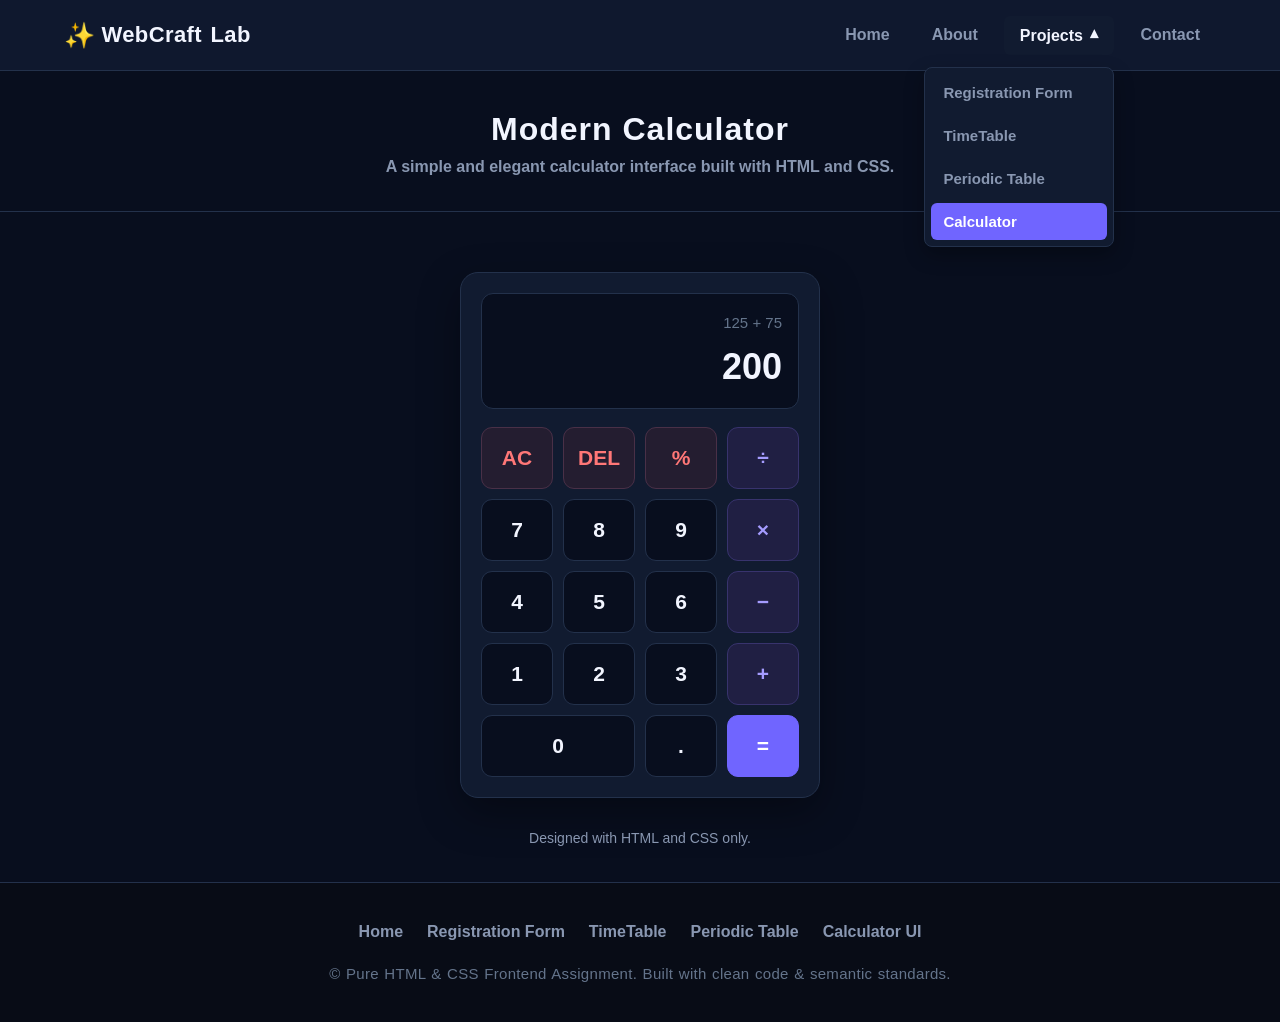
==== Projects/calculator.html @ a06bb5c2 "Calculator Project Complete" ====
<!doctype html>
<html lang="en">
  <head>
    <meta charset="UTF-8" />
    <meta name="viewport" content="width=device-width, initial-scale=1.0" />
    <title>Calculator | WebCraft Lab</title>
    <link rel="stylesheet" href="../Css/style.css" />
  </head>
  <body>
    <!-- Navbar -->
    <header class="header">
      <nav class="navbar container">
        <a href="../index.html" class="brand">
          <span class="brand-icon">&#10024;</span>
          <span>WebCraft Lab</span>
        </a>

        <!-- Navigation -->
        <div class="nav-links">
          <a href="../index.html" class="nav-link">Home</a>
          <a href="../about.html" class="nav-link">About</a>

          <!-- Custom Dropdown -->
          <div class="dropdown">
            <details open>
              <summary class="active">
                Projects
                <span class="dropdown-arrow">&#9662;</span>
              </summary>

              <div class="dropdown-menu">
                <a href="./form.html">Registration Form</a>
                <a href="./timetable.html">TimeTable</a>
                <a href="./periodic-table.html">Periodic Table</a>
                <a href="./calculator.html" class="active">Calculator</a>
              </div>
            </details>
          </div>

          <a href="../contact.html" class="nav-link">Contact</a>
        </div>
      </nav>
    </header>

    <!-- Main Section -->
    <main class="main-content calculator-page">
      <!-- Hero Section -->
      <section class="hero">
        <h1>Modern Calculator</h1>
        <p>A simple and elegant calculator interface built with HTML and CSS.</p>
      </section>

      <!-- Calculator -->
      <section class="calculator-container">
        <div class="calculator">
          <!-- Display -->
          <div class="calculator-display">
            <div class="previous-value">125 + 75</div>
            <div class="current-value">200</div>
          </div>

          <!-- Buttons -->
          <div class="calculator-buttons">
            <button class="btn function">AC</button>
            <button class="btn function">DEL</button>
            <button class="btn function">%</button>
            <button class="btn operator">÷</button>

            <button class="btn">7</button>
            <button class="btn">8</button>
            <button class="btn">9</button>
            <button class="btn operator">×</button>

            <button class="btn">4</button>
            <button class="btn">5</button>
            <button class="btn">6</button>
            <button class="btn operator">−</button>

            <button class="btn">1</button>
            <button class="btn">2</button>
            <button class="btn">3</button>
            <button class="btn operator">+</button>

            <button class="btn zero">0</button>
            <button class="btn">.</button>
            <button class="btn equals">=</button>
          </div>
        </div>

        <p class="calculator-note">Designed with HTML and CSS only.</p>
      </section>
    </main>

    <!-- Footer -->
    <footer class="footer">
      <div class="footer-content">
        <div class="footer-links">
          <a href="../index.html">Home</a>
          <a href="./form.html">Registration Form</a>
          <a href="./timetable.html">TimeTable</a>
          <a href="./periodic-table.html">Periodic Table</a>
          <a href="./calculator.html">Calculator UI</a>
        </div>

        <div class="footer-copyright">
          &copy; Pure HTML & CSS Frontend Assignment. Built with clean code & semantic standards.
        </div>
      </div>
    </footer>
  </body>
</html>
---- Css/style.css ----
* {
  margin: 0;
  padding: 0;
  box-sizing: border-box;
}

:root {
  --bg: #080e1e;
  --navbar: #0f182e;
  --footer: #080c16;
  --card: #111b30;
  --border: #23314b;
  --text: #f2f5ff;
  --muted: #8997b1;
  --dim: #64748b;
  --primary: #7065ff;
  --primary-hover: #5547dc;

  --space-xs: 6px;
  --space-sm: 10px;
  --space-md: 16px;
  --space-lg: 24px;
  --space-xl: 32px;

  --motion-slow: all 0.3s;
  --motion-standard: all 0.25s;
  --motion-fast: all 0.2s;
}

body {
  font-family:
    -apple-system, BlinkMacSystemFont, "Segoe UI", Roboto, "Helvetica Neue", Arial, sans-serif;
  min-height: 100vh;
  background: var(--bg);
  color: var(--text);
}

a {
  text-decoration: none;
  cursor: pointer;
}

.header {
  background: var(--navbar);
  border-bottom: 1px solid var(--border);
}

.navbar {
  width: 90%;
  max-width: 1200px;
  margin: auto;
  height: 70px;
  display: flex;
  align-items: center;
  justify-content: space-between;
}

.brand {
  display: flex;
  align-items: center;
  gap: var(--space-xs);
  color: var(--text);
  font-size: 22px;
  font-weight: 750;
  word-spacing: 2px;
  letter-spacing: 0.4px;
  line-height: 1.4;
  transition: var(--motion-fast) ease;
}

.brand:hover {
  color: var(--primary);
}

.brand-icon {
  color: var(--primary);
  font-size: 25px;
}

.nav-links {
  display: flex;
  align-items: center;
  gap: var(--space-sm);
}

.nav-link,
.dropdown summary {
  padding: var(--space-sm) var(--space-md);
  color: var(--muted);
  font-size: 16px;
  font-weight: 600;
  border-radius: var(--space-xs);
  transition: var(--motion-fast) ease;
}

.nav-link:hover,
.nav-link.active,
.dropdown summary:hover,
.dropdown summary.active {
  color: var(--text);
  background: var(--card);
}

.dropdown {
  position: relative;
}

.dropdown details {
  position: relative;
}

.dropdown summary {
  list-style: none;
}

.dropdown-arrow {
  font-size: 16px;
  margin-left: 3px;
  transition: var(--motion-slow) ease-in-out;
}

.dropdown details[open] .dropdown-arrow {
  transform: rotate(180deg);
  display: inline-block;
}

.dropdown-menu {
  position: absolute;
  top: calc(100% + 12px);
  right: 0;
  width: 190px;
  display: flex;
  flex-direction: column;
  justify-content: center;
  gap: var(--space-xs);
  padding: var(--space-xs);
  background: var(--card);
  border: 1px solid var(--border);
  border-radius: 8px;
  box-shadow: 0 8px 20px #0000004d;
  z-index: 10;
}

.dropdown-menu a {
  display: block;
  padding: var(--space-sm) 12px;
  border-radius: var(--space-xs);
  color: var(--muted);
  font-size: 15px;
  font-weight: 600;
  transition: var(--motion-standard) ease;
}

.dropdown-menu a:hover,
.dropdown-menu a.active {
  color: #fff;
  background: var(--primary);
}

.hero {
  display: flex;
  flex-direction: column;
  align-items: center;
  justify-content: center;
  margin: 15% 0;
  width: 100%;
}

.hero h1 {
  margin-bottom: 10px;
  font-size: 32px;
  font-weight: 800;
  letter-spacing: 0.3px;
  letter-spacing: 1px;
}

.hero p {
  color: var(--muted);
  font-size: 16px;
  font-weight: 600;
  max-width: 600px;
  text-align: center;
}

.footer {
  background: var(--footer);
  border-top: 1px solid var(--border);
  padding: 40px var(--space-xl);
}

.footer-content {
  display: flex;
  flex-direction: column;
  align-items: center;
  justify-content: center;
  gap: var(--space-lg);
}

.footer-links {
  display: flex;
  align-items: center;
  flex-wrap: wrap;
  gap: var(--space-lg);
}

.footer-links a {
  color: var(--muted);
  font-size: 16px;
  font-weight: 600;
  transition: var(--motion-standard) ease-in-out;
}

.footer-links a:hover {
  color: var(--primary);
}

.footer-copyright {
  color: var(--dim);
  font-size: 15px;
  font-weight: 500;
  letter-spacing: 0.3px;
  word-spacing: 1px;
}

/* For Periodic Table Project */

.periodic-page .hero {
  margin: 40px 0;
  padding-bottom: 40px;
  border-bottom: 1px solid var(--border);
}

.periodic-page .hero h1 {
  font-weight: 800;
}

.ptable-container {
  width: 80%;
  padding: 12px 8px var(--space-lg);
  margin: 0 auto 28px;
}

.periodic-table {
  width: 100%;
  /* min-width: 1100px; */
  table-layout: fixed;
  border-spacing: 5px;
  margin: 0 auto;
}

.periodic-table td,
.periodic-table th {
  padding: 4px 5px;
}

.element {
  position: relative;
  height: 85px;
  border: 1px solid var(--border);
  border-radius: var(--space-xs);
  background: var(--card);
  transition: var(--motion-fast) ease;
}

.element:hover {
  transform: scale(1.22);
  z-index: 50;
  box-shadow: 0 8px 20px #000000b3;
  border-color: #fff;
}

.element span {
  display: block;
}

.element .atomic-num {
  color: var(--muted);
  font-size: 11px;
  font-weight: 600;
  line-height: 1;
}

.element .symbol {
  color: #fff;
  text-align: center;
  font-size: 19px;
  font-weight: 800;
  line-height: 1.2;
  margin: 5px 0 3px;
}

.element .name {
  font-size: 10px;
  text-align: center;
  color: var(--text);
}

.element .weight {
  columns: var(--dim);
  text-align: center;
  font-size: 9px;
  line-height: 1;
  margin-top: 4px;
}

.series-placeholder {
  border-style: dashed;
}

.series-spacer td {
  height: 20px;
  border: 0;
  padding: 0;
}

.cat-alkali-metal {
  background: #ef444438;
  border-color: #ef4444;
}

.cat-alkali-earth {
  background: #f9731638;
  border-color: #f97316;
}

.cat-transition-metal {
  background: #eab30833;
  border-color: #eab308;
}

.cat-post-transition {
  background: #22c55e33;
  border-color: #22c55e;
}

.cat-metalloid {
  background: #14b8a638;
  border-color: #14b8a6;
}

.cat-reactive-nonmetal {
  background: #3b82f638;
  border-color: #3b82f6;
}

.cat-noble-gas {
  background: #a855f740;
  border-color: #a855f7;
}

.cat-lanthanide {
  background: #ec489938;
  border-color: #ec4899;
}

.cat-actinide {
  background: #8b5cf638;
  border-color: #8b5cf6;
}

.cat-unknown {
  background: #64748b33;
  border-color: #64748b;
}

.series-label {
  color: var(--text-muted);
  text-align: right;
  font-size: 0.75rem;
  white-space: nowrap;
  padding-right: 10px !important;
  background: transparent;
  border: 0;
}

.ptable-legend {
  width: 80%;
  display: grid;
  grid-template-columns: repeat(auto-fit, minmax(220px, 1fr));
  gap: var(--space-md);
  background: var(--card);
  border: 1px solid var(--border);
  border-radius: var(--space-sm);
  padding: var(--space-lg);
  margin: 0 auto var(--space-xl);
}

.pt-legend-item {
  display: flex;
  align-items: center;
  gap: var(--space-sm);
  font-size: 15px;
  color: var(--text-main);
}

.pt-legend-box {
  width: 18px;
  height: 18px;
  flex: 0 0 18px;
  border-radius: 4px;
  border: 1px solid var(--border);
}

.pt-legend-box.cat-alkali-metal {
  background: #ef444438;
  border-color: #ef4444;
}

.pt-legend-box.cat-alkali-earth {
  background: #f9731638;
  border-color: #f97316;
}

.pt-legend-box.cat-transition-metal {
  background: #eab30833;
  border-color: #eab308;
}

.pt-legend-box.cat-post-transition {
  background: #22c55e33;
  border-color: #22c55e;
}

.pt-legend-box.cat-metalloid {
  background: #14b8a638;
  border-color: #14b8a6;
}

.pt-legend-box.cat-reactive-nonmetal {
  background: #3b82f638;
  border-color: #3b82f6;
}

.pt-legend-box.cat-noble-gas {
  background: #a855f740;
  border-color: #a855f7;
}

.pt-legend-box.cat-lanthanide {
  background: #ec489938;
  border-color: #ec4899;
}

.pt-legend-box.cat-actinide {
  background: #8b5cf638;
  border-color: #8b5cf6;
}

.pt-legend-box.cat-unknown {
  background: #64748b33;
  border-color: #64748b;
}

/* For Time Table Project */

.timetable-page .hero {
  margin: 40px 0;
  padding: 0 20px 35px;
  border-bottom: 1px solid var(--border);
}

.timetable-container,
.timetable-legend {
  width: 90%;
  max-width: 1200px;
  margin: 0 auto var(--space-xl);
  padding: var(--space-lg);
  background: var(--card);
  border: 1px solid var(--border);
  border-radius: 12px;
}

.timetable-heading {
  display: flex;
  align-items: center;
  justify-content: space-between;
  gap: var(--space-md);
  margin-bottom: var(--space-lg);
}

.timetable-heading h2 {
  font-size: 21px;
  margin-bottom: var(--space-xs);
}

.timetable-heading p {
  color: var(--muted);
  font-size: 15px;
}

.semester-badge {
  background: #7065ff25;
  color: #a49cff;
  border: 1px solid var(--primary);
  padding: 8px 14px;
  border-radius: 20px;
  font-size: 15px;
  font-weight: 700;
}

.table-wrapper {
  width: 100%;
}

.timetable {
  width: 100%;
  min-width: 900px;
  border-collapse: separate;
  border-spacing: 5px;
  table-layout: fixed;
}

.timetable th,
.timetable td {
  padding: 14px var(--space-sm);
  text-align: center;
  border-radius: 8px;
}

.timetable thead th,
.timetable tbody th {
  background: #202d48;
  color: var(--text);
  font-size: 14px;
  font-weight: 700;
  border: 1px solid var(--border);
}

.timetable td {
  height: 85px;
}

.subject {
  border: 1px solid transparent;
  transition: var(--motion-standard) ease;
  cursor: pointer;
}

.subject span {
  display: block;
  font-size: 14px;
  font-weight: 750;
  color: var(--text);
}

.subject small {
  display: block;
  margin-top: var(--space-xs);
  color: #cbd5e1;
  font-size: 12px;
  font-weight: 500;
}

.subject.web,
.legend-color.web {
  background: #3b82f638;
  border-color: #3b82f6;
}

.subject.programming,
.legend-color.programming {
  background: #a855f738;
  border-color: #a855f7;
}

.subject.database,
.legend-color.database {
  background: #22c55e38;
  border-color: #22c55e;
}

.subject.networking,
.legend-color.networking {
  background: #f9731638;
  border-color: #f97316;
}

.subject.practical,
.legend-color.practical {
  background: #ec489938;
  border-color: #ec4899;
}

.timetable .break {
  background: #eab30824;
  border: 1px dashed #eab308;
  color: #facc15;
  vertical-align: middle;
}

.subject:hover {
  transform: scale(1.08);
  box-shadow: 0 8px 14px #00000066;
  border-color: #fff;
  position: relative;
  z-index: 5;
}

.break span {
  display: block;
  font-size: 30px;
  margin-bottom: 8px;
}

.break strong {
  display: block;
  font-size: 16px;
}

.break small {
  display: block;
  margin-top: 7px;
  font-size: 12px;
  color: #fde68a;
}

.timetable-legend h2 {
  font-size: 21px;
  margin-bottom: var(--space-lg);
}

.legend-grid {
  display: grid;
  grid-template-columns: repeat(auto-fit, minmax(220px, 1fr));
  gap: 20px;
}

.legend-item {
  display: flex;
  align-items: center;
  gap: var(--space-md);
  color: var(--muted);
  font-size: 16px;
  font-weight: 600;
}

.legend-item span:last-child {
  line-height: 1.4;
}

.legend-color {
  width: 22px;
  height: 22px;
  border: 1px solid;
  border-radius: 4px;
}

.legend-color.break-color {
  background: #eab30838;
  border-color: #eab308;
}

/* For Calculator Project */

.calculator-page .hero {
  margin: 40px 0;
  padding: 0 20px 35px;
  border-bottom: 1px solid var(--border);
}

.calculator-container {
  display: flex;
  flex-direction: column;
  align-items: center;
  padding: 20px;
}

.calculator {
  width: 100%;
  max-width: 360px;
  padding: 20px;
  background: var(--card);
  border: 1px solid var(--border);
  border-radius: 18px;
  box-shadow: 0 15px 40px #00000059;
  transition: var(--motion-standard) ease;
}

.calculator:hover {
  border-color: var(--primary);
  box-shadow: 0 18px 45px #7065ff1f;
}

.calculator-display {
  min-height: 115px;
  padding: 20px var(--space-md);
  margin-bottom: 18px;
  display: flex;
  flex-direction: column;
  justify-content: flex-end;
  align-items: flex-end;
  background: var(--bg);
  border: 1px solid var(--border);
  border-radius: 12px;
}

.previous-value {
  min-height: 24px;
  color: var(--dim);
  font-size: 15px;
  margin-bottom: 8px;
}

.current-value {
  max-width: 100%;
  color: var(--text);
  font-size: 36px;
  font-weight: 700;
}

.calculator-buttons {
  display: grid;
  grid-template-columns: repeat(4, 1fr);
  gap: var(--space-sm);
}

.btn {
  min-width: 0;
  height: 62px;
  border: 1px solid var(--border);
  border-radius: 11px;
  background: var(--bg);
  color: var(--text);
  font-size: 21px;
  font-weight: 600;
  cursor: pointer;
  transition: var(--motion-fast);
}

.btn:hover {
  background: #1d2942;
  border-color: var(--primary);
  transform: translateY(-3px);
}

.btn:active {
  transform: scale(0.95);
}

.btn.function {
  color: #ff7777;
  background: #241d30;
  border-color: #493047;
}

.btn.function:hover {
  background: #39243b;
  border-color: #ff7777;
}

.btn.operator {
  color: #a59cff;
  background: #201f43;
  border-color: #38336d;
}

.btn.operator:hover {
  background: var(--primary);
  color: white;
}

.btn.equals {
  background: var(--primary);
  color: white;
  border-color: var(--primary);
}

.btn.equals:hover {
  background: var(--primary-hover);
  border-color: var(--primary-hover);
}

.btn.zero {
  grid-column: span 2;
}

.calculator-note {
  color: var(--muted);
  font-size: 14px;
  margin: var(--space-xl) 0 var(--space-md);
  text-align: center;
}
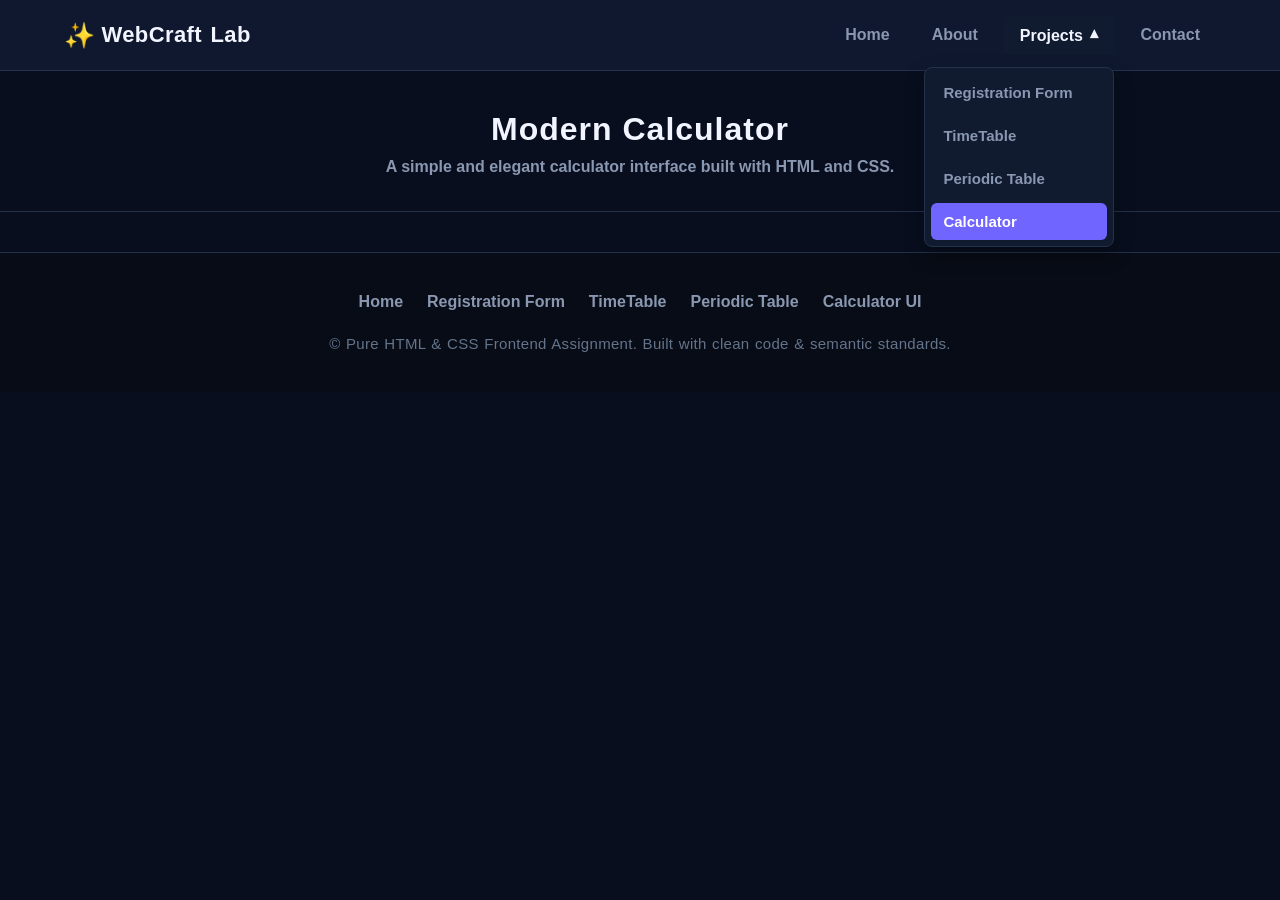
==== commit e90a46b9: "message" ====
--- a/Projects/calculator.html
+++ b/Projects/calculator.html
@@ -5,6 +5,7 @@
     <meta name="viewport" content="width=device-width, initial-scale=1.0" />
     <title>Calculator | WebCraft Lab</title>
     <link rel="stylesheet" href="../Css/style.css" />
+    <link rel="stylesheet" href="../sss.css" />
   </head>
   <body>
     <!-- Navbar -->
@@ -51,44 +52,7 @@
       </section>
 
       <!-- Calculator -->
-      <section class="calculator-container">
-        <div class="calculator">
-          <!-- Display -->
-          <div class="calculator-display">
-            <div class="previous-value">125 + 75</div>
-            <div class="current-value">200</div>
-          </div>
 
-          <!-- Buttons -->
-          <div class="calculator-buttons">
-            <button class="btn function">AC</button>
-            <button class="btn function">DEL</button>
-            <button class="btn function">%</button>
-            <button class="btn operator">÷</button>
-
-            <button class="btn">7</button>
-            <button class="btn">8</button>
-            <button class="btn">9</button>
-            <button class="btn operator">×</button>
-
-            <button class="btn">4</button>
-            <button class="btn">5</button>
-            <button class="btn">6</button>
-            <button class="btn operator">−</button>
-
-            <button class="btn">1</button>
-            <button class="btn">2</button>
-            <button class="btn">3</button>
-            <button class="btn operator">+</button>
-
-            <button class="btn zero">0</button>
-            <button class="btn">.</button>
-            <button class="btn equals">=</button>
-          </div>
-        </div>
-
-        <p class="calculator-note">Designed with HTML and CSS only.</p>
-      </section>
     </main>
 
     <!-- Footer -->
--- a/Css/style.css
+++ b/Css/style.css
@@ -658,127 +658,3 @@
   border-bottom: 1px solid var(--border);
 }
 
-.calculator-container {
-  display: flex;
-  flex-direction: column;
-  align-items: center;
-  padding: 20px;
-}
-
-.calculator {
-  width: 100%;
-  max-width: 360px;
-  padding: 20px;
-  background: var(--card);
-  border: 1px solid var(--border);
-  border-radius: 18px;
-  box-shadow: 0 15px 40px #00000059;
-  transition: var(--motion-standard) ease;
-}
-
-.calculator:hover {
-  border-color: var(--primary);
-  box-shadow: 0 18px 45px #7065ff1f;
-}
-
-.calculator-display {
-  min-height: 115px;
-  padding: 20px var(--space-md);
-  margin-bottom: 18px;
-  display: flex;
-  flex-direction: column;
-  justify-content: flex-end;
-  align-items: flex-end;
-  background: var(--bg);
-  border: 1px solid var(--border);
-  border-radius: 12px;
-}
-
-.previous-value {
-  min-height: 24px;
-  color: var(--dim);
-  font-size: 15px;
-  margin-bottom: 8px;
-}
-
-.current-value {
-  max-width: 100%;
-  color: var(--text);
-  font-size: 36px;
-  font-weight: 700;
-}
-
-.calculator-buttons {
-  display: grid;
-  grid-template-columns: repeat(4, 1fr);
-  gap: var(--space-sm);
-}
-
-.btn {
-  min-width: 0;
-  height: 62px;
-  border: 1px solid var(--border);
-  border-radius: 11px;
-  background: var(--bg);
-  color: var(--text);
-  font-size: 21px;
-  font-weight: 600;
-  cursor: pointer;
-  transition: var(--motion-fast);
-}
-
-.btn:hover {
-  background: #1d2942;
-  border-color: var(--primary);
-  transform: translateY(-3px);
-}
-
-.btn:active {
-  transform: scale(0.95);
-}
-
-.btn.function {
-  color: #ff7777;
-  background: #241d30;
-  border-color: #493047;
-}
-
-.btn.function:hover {
-  background: #39243b;
-  border-color: #ff7777;
-}
-
-.btn.operator {
-  color: #a59cff;
-  background: #201f43;
-  border-color: #38336d;
-}
-
-.btn.operator:hover {
-  background: var(--primary);
-  color: white;
-}
-
-.btn.equals {
-  background: var(--primary);
-  color: white;
-  border-color: var(--primary);
-}
-
-.btn.equals:hover {
-  background: var(--primary-hover);
-  border-color: var(--primary-hover);
-}
-
-.btn.zero {
-  grid-column: span 2;
-}
-
-.calculator-note {
-  color: var(--muted);
-  font-size: 14px;
-  margin: var(--space-xl) 0 var(--space-md);
-  text-align: center;
-}
-
-
--- a/sss.css
+++ b/sss.css
@@ -0,0 +1,122 @@
+.calculator-container {
+  display: flex;
+  flex-direction: column;
+  align-items: center;
+  padding: 20px;
+}
+
+.calculator {
+  width: 100%;
+  max-width: 360px;
+  padding: 20px;
+  background: var(--card);
+  border: 1px solid var(--border);
+  border-radius: 18px;
+  box-shadow: 0 15px 40px #00000059;
+  transition: var(--motion-standard) ease;
+}
+
+.calculator:hover {
+  border-color: var(--primary);
+  box-shadow: 0 18px 45px #7065ff1f;
+}
+
+.calculator-display {
+  min-height: 115px;
+  padding: 20px var(--space-md);
+  margin-bottom: 18px;
+  display: flex;
+  flex-direction: column;
+  justify-content: flex-end;
+  align-items: flex-end;
+  background: var(--bg);
+  border: 1px solid var(--border);
+  border-radius: 12px;
+}
+
+.previous-value {
+  min-height: 24px;
+  color: var(--dim);
+  font-size: 15px;
+  margin-bottom: 8px;
+}
+
+.current-value {
+  max-width: 100%;
+  color: var(--text);
+  font-size: 36px;
+  font-weight: 700;
+}
+
+.calculator-buttons {
+  display: grid;
+  grid-template-columns: repeat(4, 1fr);
+  gap: var(--space-sm);
+}
+
+.btn {
+  min-width: 0;
+  height: 62px;
+  border: 1px solid var(--border);
+  border-radius: 11px;
+  background: var(--bg);
+  color: var(--text);
+  font-size: 21px;
+  font-weight: 600;
+  cursor: pointer;
+  transition: var(--motion-fast);
+}
+
+.btn:hover {
+  background: #1d2942;
+  border-color: var(--primary);
+  transform: translateY(-3px);
+}
+
+.btn:active {
+  transform: scale(0.95);
+}
+
+.btn.function {
+  color: #ff7777;
+  background: #241d30;
+  border-color: #493047;
+}
+
+.btn.function:hover {
+  background: #39243b;
+  border-color: #ff7777;
+}
+
+.btn.operator {
+  color: #a59cff;
+  background: #201f43;
+  border-color: #38336d;
+}
+
+.btn.operator:hover {
+  background: var(--primary);
+  color: white;
+}
+
+.btn.equals {
+  background: var(--primary);
+  color: white;
+  border-color: var(--primary);
+}
+
+.btn.equals:hover {
+  background: var(--primary-hover);
+  border-color: var(--primary-hover);
+}
+
+.btn.zero {
+  grid-column: span 2;
+}
+
+.calculator-note {
+  color: var(--muted);
+  font-size: 14px;
+  margin: var(--space-xl) 0 var(--space-md);
+  text-align: center;
+}
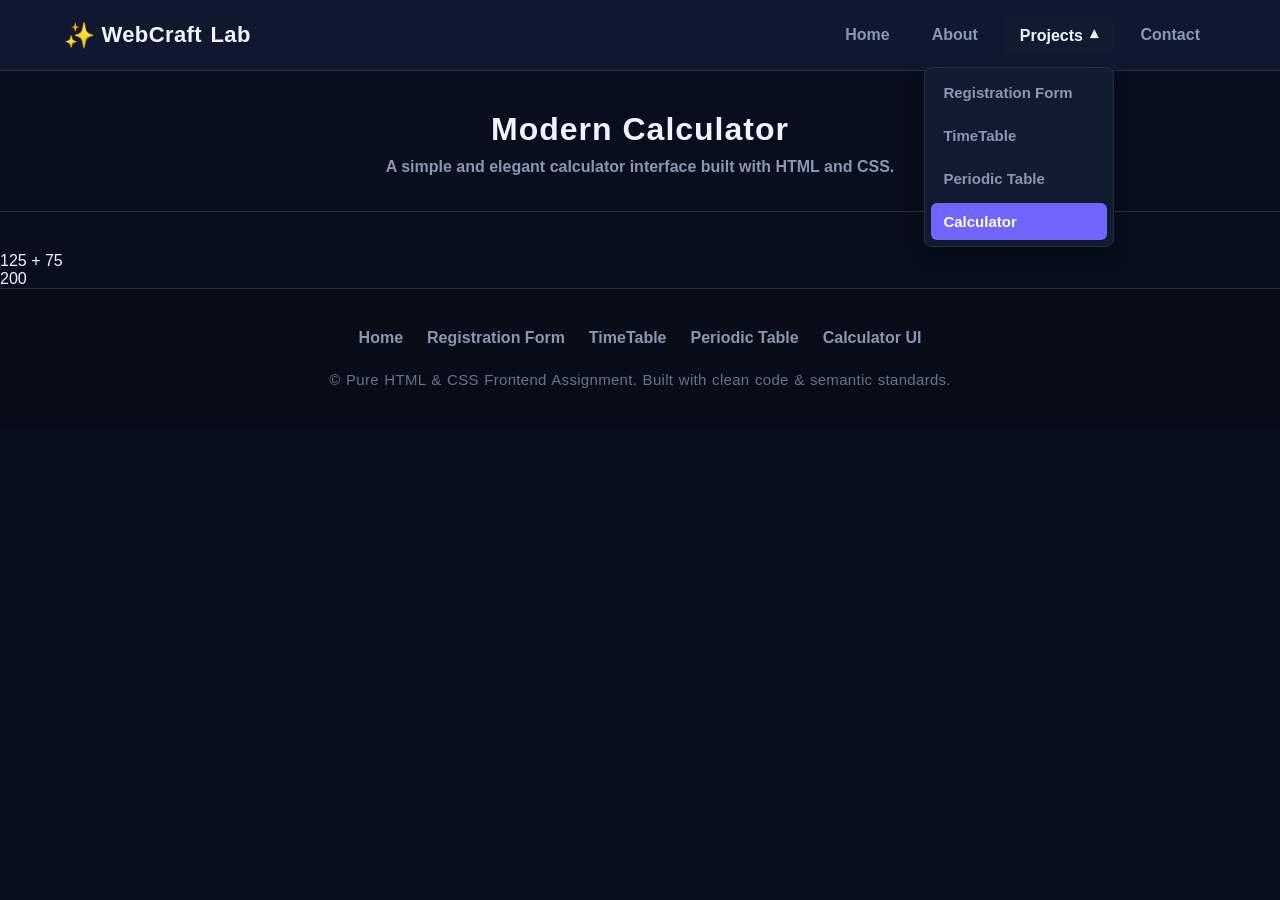
==== commit 2b510e2f: "Initial Commit" ====
--- a/Projects/calculator.html
+++ b/Projects/calculator.html
@@ -5,7 +5,6 @@
     <meta name="viewport" content="width=device-width, initial-scale=1.0" />
     <title>Calculator | WebCraft Lab</title>
     <link rel="stylesheet" href="../Css/style.css" />
-    <link rel="stylesheet" href="../sss.css" />
   </head>
   <body>
     <!-- Navbar -->
@@ -52,7 +51,15 @@
       </section>
 
       <!-- Calculator -->
-
+      <section class="calculator-container">
+        <div class="calculator">
+          <!-- Display -->
+          <div class="calculator-display">
+            <div class="previous-value">125 + 75</div>
+            <div class="current-value">200</div>
+          </div>
+        </div>
+      </section>
     </main>
 
     <!-- Footer -->
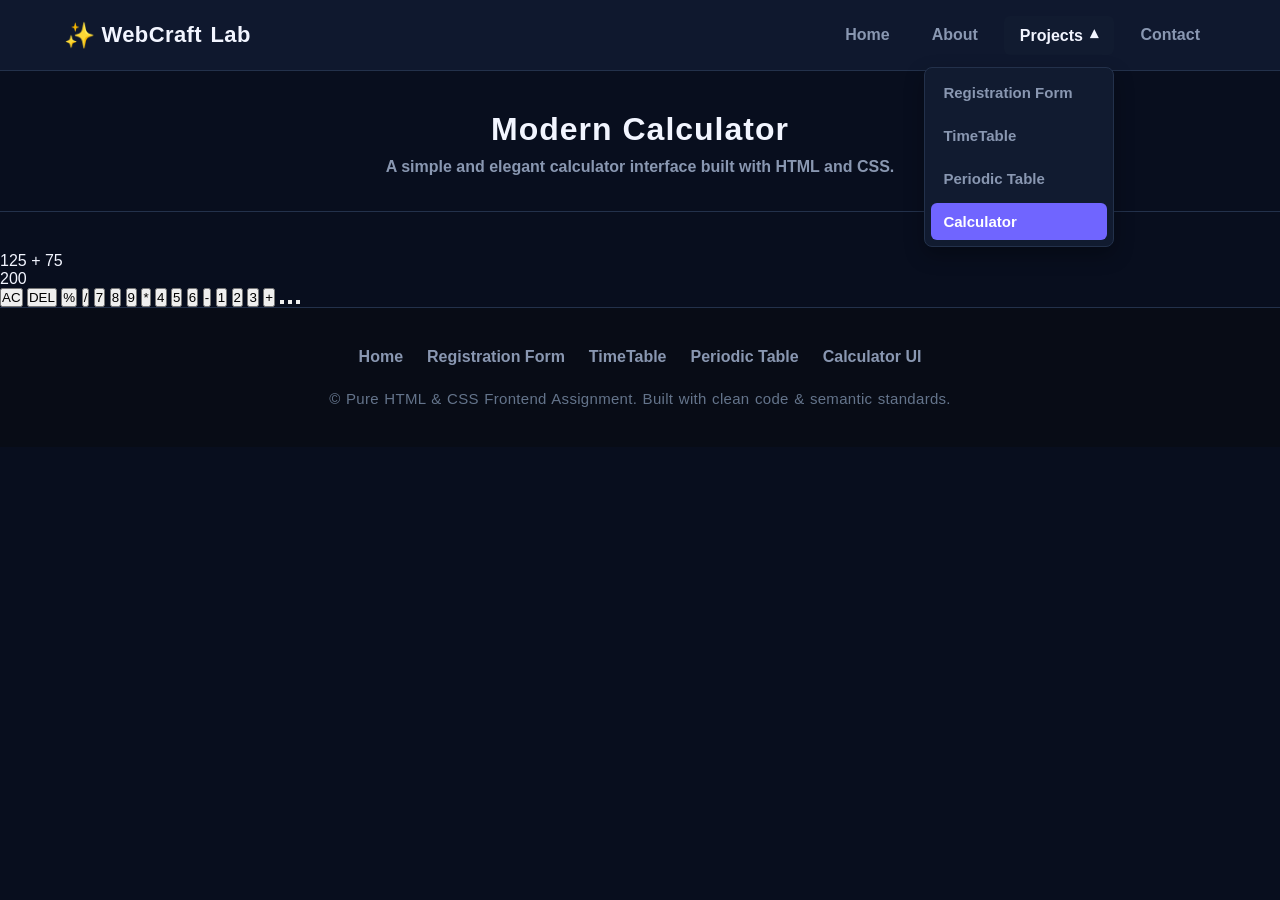
==== commit 536328be: "Initial Commit" ====
--- a/Projects/calculator.html
+++ b/Projects/calculator.html
@@ -58,6 +58,33 @@
             <div class="previous-value">125 + 75</div>
             <div class="current-value">200</div>
           </div>
+
+          <!-- Buttons -->
+          <div class="calculator-buttons">
+            <button class="btn function">AC</button>
+            <button class="btn function">DEL</button>
+            <button class="btn function">%</button>
+            <button class="btn operator">/</button>
+
+            <button class="btn">7</button>
+            <button class="btn">8</button>
+            <button class="btn">9</button>
+            <button class="btn operator">*</button>
+
+            <button class="btn">4</button>
+            <button class="btn">5</button>
+            <button class="btn">6</button>
+            <button class="btn operator">-</button>
+
+            <button class="btn">1</button>
+            <button class="btn">2</button>
+            <button class="btn">3</button>
+            <button class="btn">+</button>
+
+            <button class="btn"></button>
+            <button class="btn"></button>
+            <button class="btn"></button>
+          </div>
         </div>
       </section>
     </main>
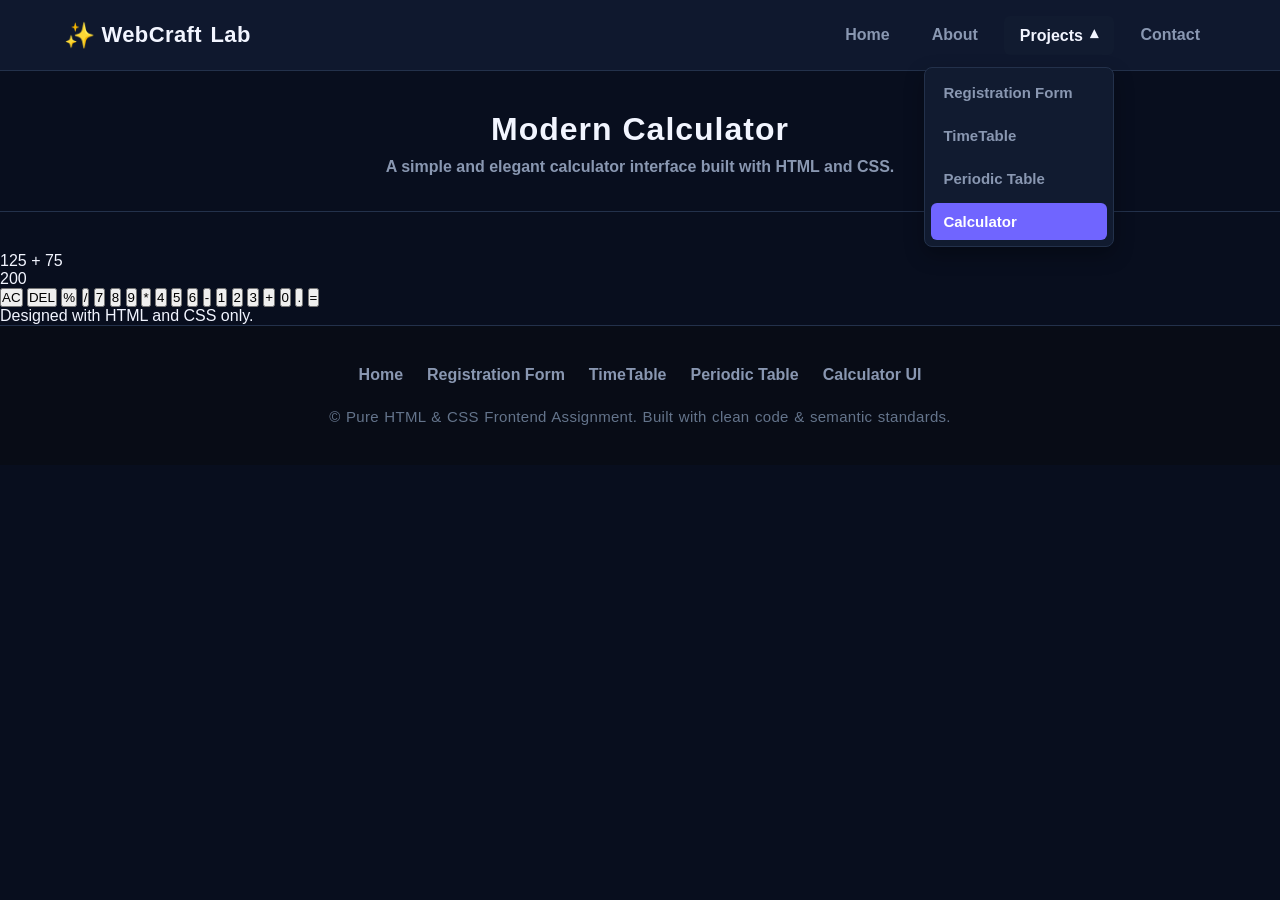
==== commit 54d76857: "Initial Commit" ====
--- a/Projects/calculator.html
+++ b/Projects/calculator.html
@@ -81,11 +81,13 @@
             <button class="btn">3</button>
             <button class="btn">+</button>
 
-            <button class="btn"></button>
-            <button class="btn"></button>
-            <button class="btn"></button>
+            <button class="btn zero">0</button>
+            <button class="btn">.</button>
+            <button class="btn equals">=</button>
           </div>
         </div>
+
+        <p class="calculator-note">Designed with HTML and CSS only.</p>
       </section>
     </main>
 
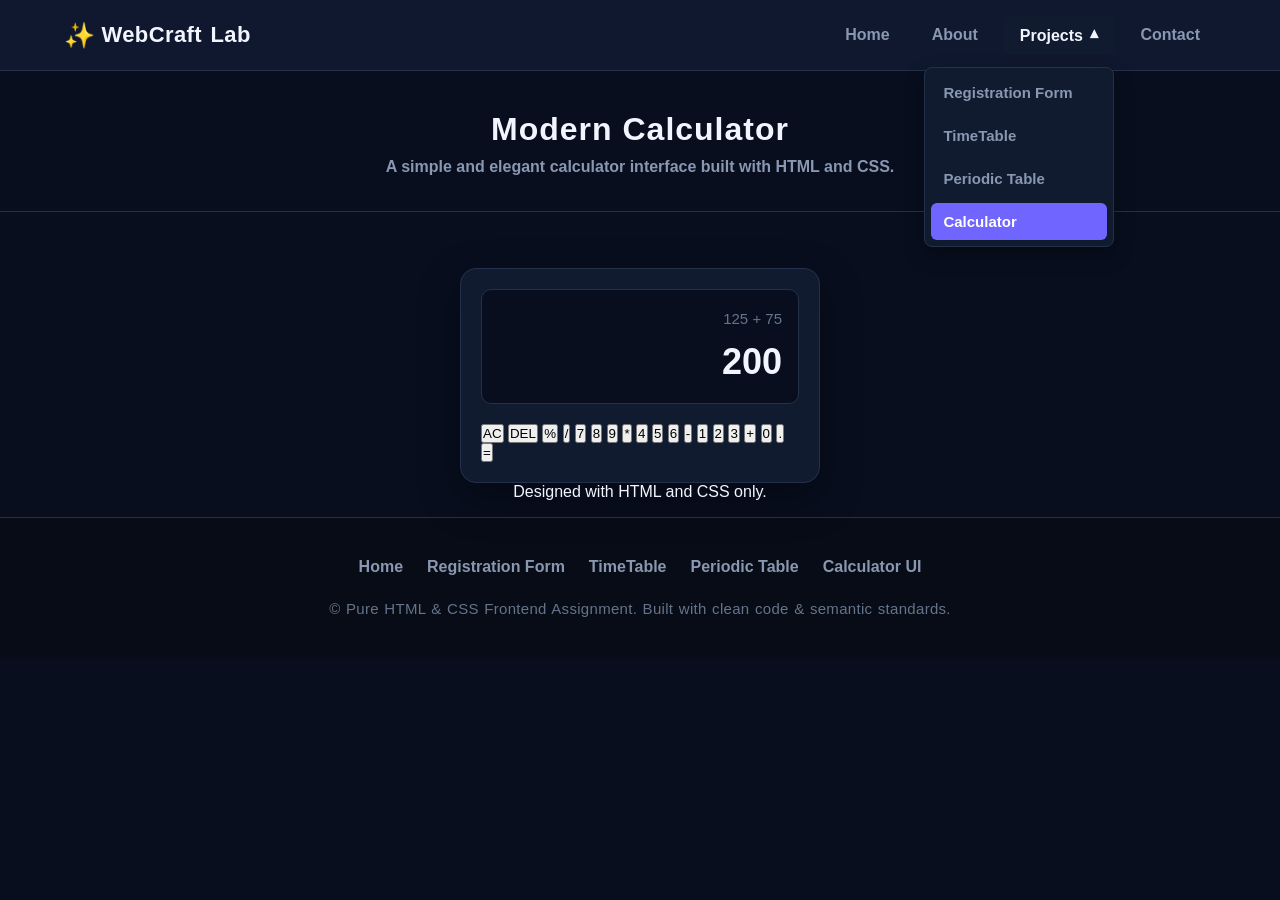
==== commit a5292609: "Calculator Project Complete" ====
--- a/Projects/calculator.html
+++ b/Projects/calculator.html
@@ -79,7 +79,7 @@
             <button class="btn">1</button>
             <button class="btn">2</button>
             <button class="btn">3</button>
-            <button class="btn">+</button>
+            <button class="btn operator">+</button>
 
             <button class="btn zero">0</button>
             <button class="btn">.</button>
--- a/Css/style.css
+++ b/Css/style.css
@@ -658,3 +658,53 @@
   border-bottom: 1px solid var(--border);
 }
 
+.calculator-container {
+  display: flex;
+  flex-direction: column;
+  align-items: center;
+  padding: var(--space-md);
+}
+
+.calculator {
+  width: 100%;
+  max-width: 360px;
+  padding: 20px;
+  background: var(--card);
+  border: 1px solid var(--border);
+  border-radius: var(--space-md);
+  box-shadow: 0 15px 40px #00000059;
+  transition: var(--motion-standard) ease;
+}
+
+.calculator:hover {
+  border-color: var(--primary);
+  box-shadow: 0 18px 45px #7065ff1f;
+}
+
+.calculator-display {
+  min-height: 115px;
+  padding: 20px var(--space-md);
+  margin-bottom: 20px;
+  display: flex;
+  flex-direction: column;
+  justify-content: space-between;
+  align-items: flex-end;
+  background: var(--bg);
+  border: 1px solid var(--border);
+  border-radius: var(--space-sm);
+}
+
+.previous-value {
+  min-height: 24px;
+  color: var(--dim);
+  font-size: 15px;
+  font-weight: 500;
+}
+
+.current-value {
+  color: var(--text);
+  font-size: 36px;
+  font-weight: 750;
+}
+
+
